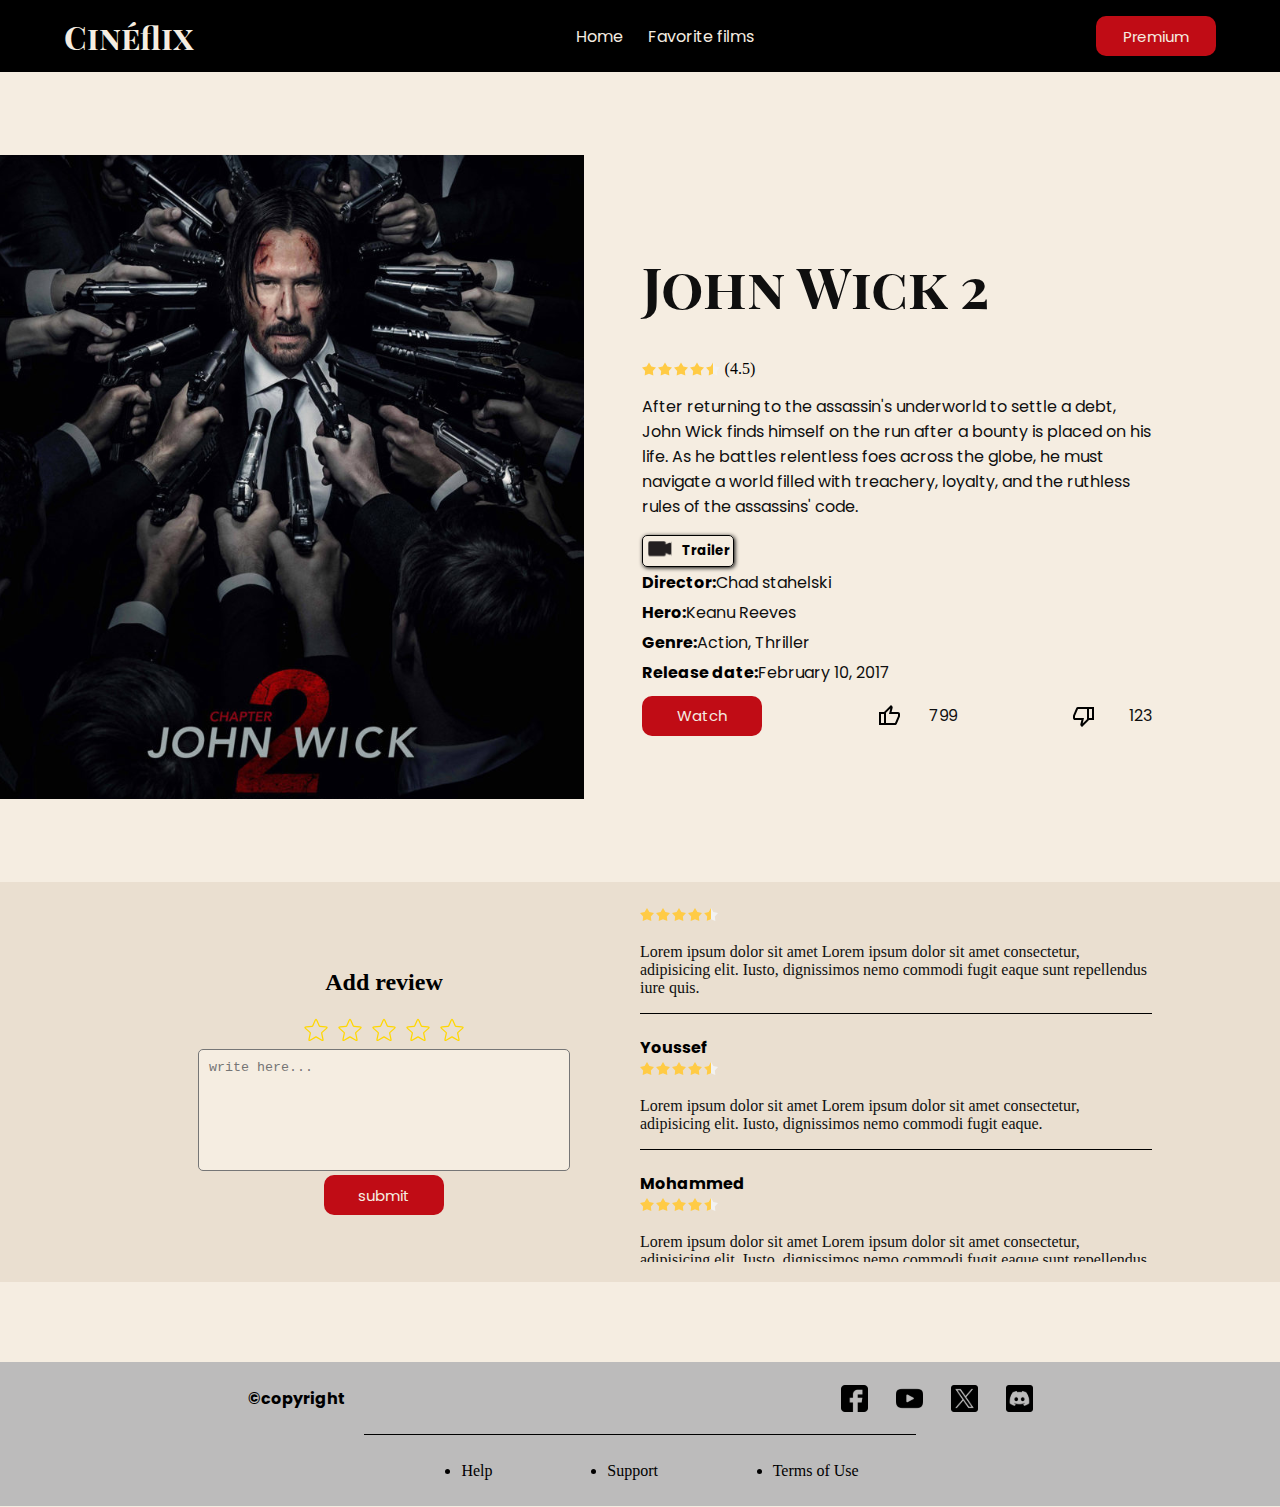
==== film-details.html @ 0c8d5433 "first commit" ====
<!DOCTYPE html>
<html lang="en">

<head>
    <meta charset="UTF-8">
    <meta name="viewport" content="width=device-width, initial-scale=1.0">
    <title>film</title>
    <link rel="stylesheet" href="style.css">
</head>

<body>
    <header>
        <div class="nav">
            <h1>Cinéflix</h1>
            <ul>
                <a href="index.html">
                    <li>Home</li>
                </a>
                <a href="#">
                    <li>Favorite films</li>
                </a>
            </ul>
            <button class="btn">Premium</button>
        </div>
    </header>
    <section class="film-details">

        <img src="john wick poster.svg" alt="" style="">
        <div class="details">
            <h1>John Wick 2</h1>
            <div style="display: flex;">
                <img src="stars.svg" alt="">
                (4.5)
            </div>
            <p> After returning to the assassin's underworld to settle a debt, John Wick finds himself on the run after
                a bounty is placed on his life. As he battles relentless foes across the globe, he must navigate a world
                filled with treachery, loyalty, and the ruthless rules of the assassins' code.</p>
            <a target="_blank" href="https://youtu.be/ChpLV9AMqm4?si=0F7nQS_t-hs7FYhg"
                style="text-decoration: none;color: black;">
                <div
                    style="display: flex; border: 1px solid black; width: 90px;justify-content: space-around; align-items:center;border-radius: 5px;box-shadow:1px 1px 4px black;height: 30px; ">
                    <img src="trailer icon.svg" alt="">
                    <h5>Trailer</h5>
                </div>
            </a>
            <div class="bio">
                <h4> Director:</h4>
                <p>Chad stahelski</p>
            </div>
            <div class="bio">
                <h4> Hero:</h4>
                <p>Keanu Reeves</p>
            </div>
            <div class="bio">
                <h4>Genre:</h4>
                <p> Action, Thriller</p>
            </div>
            <div class="bio">
                <h4>Release date:</h4>
                <p>February 10, 2017</p>
            </div>

            <div style="display: flex; justify-content: space-between; align-items: center;">
                <div>
                    <button class="btn"> Watch</button>
                </div>

                <div class="liking" style="display: flex;align-items: center;">
                    <svg xmlns="http://www.w3.org/2000/svg" class="like" height="24px" viewBox="0 -960 960 960"
                        width="24px" fill="black">
                        <path
                            d="M720-120H280v-520l280-280 50 50q7 7 11.5 19t4.5 23v14l-44 174h258q32 0 56 24t24 56v80q0 7-2 15t-4 15L794-168q-9 20-30 34t-44 14Zm-360-80h360l120-280v-80H480l54-220-174 174v406Zm0-406v406-406Zm-80-34v80H160v360h120v80H80v-520h200Z" />
                    </svg>
                    <p id="likecounter">799</p>
                </div>
                <div class="liking" style="display: flex;align-items: center;">
                    <svg xmlns="http://www.w3.org/2000/svg" class="dislike" height="24px" viewBox="0 -960 960 960"
                        width="24px" fill="black">
                        <path
                            d="M240-840h440v520L400-40l-50-50q-7-7-11.5-19t-4.5-23v-14l44-174H120q-32 0-56-24t-24-56v-80q0-7 2-15t4-15l120-282q9-20 30-34t44-14Zm360 80H240L120-480v80h360l-54 220 174-174v-406Zm0 406v-406 406Zm80 34v-80h120v-360H680v-80h200v520H680Z" />
                    </svg>
                    <p id="dislikecounter">123</p>
                </div>

            </div>
        </div>

        </div>
    </section>
    <section class="comments-section">
        <div class="add-comment">

            <h2 >Add review</h3>
                <div>
                    <svg  width="30px" height="30px" viewBox="0 0 24 24" fill="none" id="nejma1" class="nejma" xmlns="http://www.w3.org/2000/svg">
                        <path
                            d="M11.2691 4.41115C11.5006 3.89177 11.6164 3.63208 11.7776 3.55211C11.9176 3.48263 12.082 3.48263 12.222 3.55211C12.3832 3.63208 12.499 3.89177 12.7305 4.41115L14.5745 8.54808C14.643 8.70162 14.6772 8.77839 14.7302 8.83718C14.777 8.8892 14.8343 8.93081 14.8982 8.95929C14.9705 8.99149 15.0541 9.00031 15.2213 9.01795L19.7256 9.49336C20.2911 9.55304 20.5738 9.58288 20.6997 9.71147C20.809 9.82316 20.8598 9.97956 20.837 10.1342C20.8108 10.3122 20.5996 10.5025 20.1772 10.8832L16.8125 13.9154C16.6877 14.0279 16.6252 14.0842 16.5857 14.1527C16.5507 14.2134 16.5288 14.2807 16.5215 14.3503C16.5132 14.429 16.5306 14.5112 16.5655 14.6757L17.5053 19.1064C17.6233 19.6627 17.6823 19.9408 17.5989 20.1002C17.5264 20.2388 17.3934 20.3354 17.2393 20.3615C17.0619 20.3915 16.8156 20.2495 16.323 19.9654L12.3995 17.7024C12.2539 17.6184 12.1811 17.5765 12.1037 17.56C12.0352 17.5455 11.9644 17.5455 11.8959 17.56C11.8185 17.5765 11.7457 17.6184 11.6001 17.7024L7.67662 19.9654C7.18404 20.2495 6.93775 20.3915 6.76034 20.3615C6.60623 20.3354 6.47319 20.2388 6.40075 20.1002C6.31736 19.9408 6.37635 19.6627 6.49434 19.1064L7.4341 14.6757C7.46898 14.5112 7.48642 14.429 7.47814 14.3503C7.47081 14.2807 7.44894 14.2134 7.41394 14.1527C7.37439 14.0842 7.31195 14.0279 7.18708 13.9154L3.82246 10.8832C3.40005 10.5025 3.18884 10.3122 3.16258 10.1342C3.13978 9.97956 3.19059 9.82316 3.29993 9.71147C3.42581 9.58288 3.70856 9.55304 4.27406 9.49336L8.77835 9.01795C8.94553 9.00031 9.02911 8.99149 9.10139 8.95929C9.16534 8.93081 9.2226 8.8892 9.26946 8.83718C9.32241 8.77839 9.35663 8.70162 9.42508 8.54808L11.2691 4.41115Z"
                            stroke="gold" stroke-width="1" stroke-linecap="round" stroke-linejoin="round" />
                    </svg>
                    <svg width="30px" height="30px" viewBox="0 0 24 24" fill="none"  id="nejma2" class="nejma" xmlns="http://www.w3.org/2000/svg">
                        <path
                            d="M11.2691 4.41115C11.5006 3.89177 11.6164 3.63208 11.7776 3.55211C11.9176 3.48263 12.082 3.48263 12.222 3.55211C12.3832 3.63208 12.499 3.89177 12.7305 4.41115L14.5745 8.54808C14.643 8.70162 14.6772 8.77839 14.7302 8.83718C14.777 8.8892 14.8343 8.93081 14.8982 8.95929C14.9705 8.99149 15.0541 9.00031 15.2213 9.01795L19.7256 9.49336C20.2911 9.55304 20.5738 9.58288 20.6997 9.71147C20.809 9.82316 20.8598 9.97956 20.837 10.1342C20.8108 10.3122 20.5996 10.5025 20.1772 10.8832L16.8125 13.9154C16.6877 14.0279 16.6252 14.0842 16.5857 14.1527C16.5507 14.2134 16.5288 14.2807 16.5215 14.3503C16.5132 14.429 16.5306 14.5112 16.5655 14.6757L17.5053 19.1064C17.6233 19.6627 17.6823 19.9408 17.5989 20.1002C17.5264 20.2388 17.3934 20.3354 17.2393 20.3615C17.0619 20.3915 16.8156 20.2495 16.323 19.9654L12.3995 17.7024C12.2539 17.6184 12.1811 17.5765 12.1037 17.56C12.0352 17.5455 11.9644 17.5455 11.8959 17.56C11.8185 17.5765 11.7457 17.6184 11.6001 17.7024L7.67662 19.9654C7.18404 20.2495 6.93775 20.3915 6.76034 20.3615C6.60623 20.3354 6.47319 20.2388 6.40075 20.1002C6.31736 19.9408 6.37635 19.6627 6.49434 19.1064L7.4341 14.6757C7.46898 14.5112 7.48642 14.429 7.47814 14.3503C7.47081 14.2807 7.44894 14.2134 7.41394 14.1527C7.37439 14.0842 7.31195 14.0279 7.18708 13.9154L3.82246 10.8832C3.40005 10.5025 3.18884 10.3122 3.16258 10.1342C3.13978 9.97956 3.19059 9.82316 3.29993 9.71147C3.42581 9.58288 3.70856 9.55304 4.27406 9.49336L8.77835 9.01795C8.94553 9.00031 9.02911 8.99149 9.10139 8.95929C9.16534 8.93081 9.2226 8.8892 9.26946 8.83718C9.32241 8.77839 9.35663 8.70162 9.42508 8.54808L11.2691 4.41115Z"
                            stroke="gold" stroke-width="1" stroke-linecap="round" stroke-linejoin="round" />
                    </svg>
                    <svg width="30px" height="30px" viewBox="0 0 24 24" fill="none"  id="nejma3" class="nejma" xmlns="http://www.w3.org/2000/svg">
                        <path
                            d="M11.2691 4.41115C11.5006 3.89177 11.6164 3.63208 11.7776 3.55211C11.9176 3.48263 12.082 3.48263 12.222 3.55211C12.3832 3.63208 12.499 3.89177 12.7305 4.41115L14.5745 8.54808C14.643 8.70162 14.6772 8.77839 14.7302 8.83718C14.777 8.8892 14.8343 8.93081 14.8982 8.95929C14.9705 8.99149 15.0541 9.00031 15.2213 9.01795L19.7256 9.49336C20.2911 9.55304 20.5738 9.58288 20.6997 9.71147C20.809 9.82316 20.8598 9.97956 20.837 10.1342C20.8108 10.3122 20.5996 10.5025 20.1772 10.8832L16.8125 13.9154C16.6877 14.0279 16.6252 14.0842 16.5857 14.1527C16.5507 14.2134 16.5288 14.2807 16.5215 14.3503C16.5132 14.429 16.5306 14.5112 16.5655 14.6757L17.5053 19.1064C17.6233 19.6627 17.6823 19.9408 17.5989 20.1002C17.5264 20.2388 17.3934 20.3354 17.2393 20.3615C17.0619 20.3915 16.8156 20.2495 16.323 19.9654L12.3995 17.7024C12.2539 17.6184 12.1811 17.5765 12.1037 17.56C12.0352 17.5455 11.9644 17.5455 11.8959 17.56C11.8185 17.5765 11.7457 17.6184 11.6001 17.7024L7.67662 19.9654C7.18404 20.2495 6.93775 20.3915 6.76034 20.3615C6.60623 20.3354 6.47319 20.2388 6.40075 20.1002C6.31736 19.9408 6.37635 19.6627 6.49434 19.1064L7.4341 14.6757C7.46898 14.5112 7.48642 14.429 7.47814 14.3503C7.47081 14.2807 7.44894 14.2134 7.41394 14.1527C7.37439 14.0842 7.31195 14.0279 7.18708 13.9154L3.82246 10.8832C3.40005 10.5025 3.18884 10.3122 3.16258 10.1342C3.13978 9.97956 3.19059 9.82316 3.29993 9.71147C3.42581 9.58288 3.70856 9.55304 4.27406 9.49336L8.77835 9.01795C8.94553 9.00031 9.02911 8.99149 9.10139 8.95929C9.16534 8.93081 9.2226 8.8892 9.26946 8.83718C9.32241 8.77839 9.35663 8.70162 9.42508 8.54808L11.2691 4.41115Z"
                            stroke="gold" stroke-width="1" stroke-linecap="round"  stroke-linejoin="round" />
                    </svg>
                    <svg width="30px" height="30px" viewBox="0 0 24 24" fill="none"  id="nejma4" class="nejma" xmlns="http://www.w3.org/2000/svg">
                        <path
                            d="M11.2691 4.41115C11.5006 3.89177 11.6164 3.63208 11.7776 3.55211C11.9176 3.48263 12.082 3.48263 12.222 3.55211C12.3832 3.63208 12.499 3.89177 12.7305 4.41115L14.5745 8.54808C14.643 8.70162 14.6772 8.77839 14.7302 8.83718C14.777 8.8892 14.8343 8.93081 14.8982 8.95929C14.9705 8.99149 15.0541 9.00031 15.2213 9.01795L19.7256 9.49336C20.2911 9.55304 20.5738 9.58288 20.6997 9.71147C20.809 9.82316 20.8598 9.97956 20.837 10.1342C20.8108 10.3122 20.5996 10.5025 20.1772 10.8832L16.8125 13.9154C16.6877 14.0279 16.6252 14.0842 16.5857 14.1527C16.5507 14.2134 16.5288 14.2807 16.5215 14.3503C16.5132 14.429 16.5306 14.5112 16.5655 14.6757L17.5053 19.1064C17.6233 19.6627 17.6823 19.9408 17.5989 20.1002C17.5264 20.2388 17.3934 20.3354 17.2393 20.3615C17.0619 20.3915 16.8156 20.2495 16.323 19.9654L12.3995 17.7024C12.2539 17.6184 12.1811 17.5765 12.1037 17.56C12.0352 17.5455 11.9644 17.5455 11.8959 17.56C11.8185 17.5765 11.7457 17.6184 11.6001 17.7024L7.67662 19.9654C7.18404 20.2495 6.93775 20.3915 6.76034 20.3615C6.60623 20.3354 6.47319 20.2388 6.40075 20.1002C6.31736 19.9408 6.37635 19.6627 6.49434 19.1064L7.4341 14.6757C7.46898 14.5112 7.48642 14.429 7.47814 14.3503C7.47081 14.2807 7.44894 14.2134 7.41394 14.1527C7.37439 14.0842 7.31195 14.0279 7.18708 13.9154L3.82246 10.8832C3.40005 10.5025 3.18884 10.3122 3.16258 10.1342C3.13978 9.97956 3.19059 9.82316 3.29993 9.71147C3.42581 9.58288 3.70856 9.55304 4.27406 9.49336L8.77835 9.01795C8.94553 9.00031 9.02911 8.99149 9.10139 8.95929C9.16534 8.93081 9.2226 8.8892 9.26946 8.83718C9.32241 8.77839 9.35663 8.70162 9.42508 8.54808L11.2691 4.41115Z"
                            stroke="gold" stroke-width="1" stroke-linecap="round" stroke-linejoin="round" />
                    </svg>
                    <svg width="30px" height="30px" viewBox="0 0 24 24" fill="none"  id="nejma5" class="nejma" xmlns="http://www.w3.org/2000/svg">
                        <path
                            d="M11.2691 4.41115C11.5006 3.89177 11.6164 3.63208 11.7776 3.55211C11.9176 3.48263 12.082 3.48263 12.222 3.55211C12.3832 3.63208 12.499 3.89177 12.7305 4.41115L14.5745 8.54808C14.643 8.70162 14.6772 8.77839 14.7302 8.83718C14.777 8.8892 14.8343 8.93081 14.8982 8.95929C14.9705 8.99149 15.0541 9.00031 15.2213 9.01795L19.7256 9.49336C20.2911 9.55304 20.5738 9.58288 20.6997 9.71147C20.809 9.82316 20.8598 9.97956 20.837 10.1342C20.8108 10.3122 20.5996 10.5025 20.1772 10.8832L16.8125 13.9154C16.6877 14.0279 16.6252 14.0842 16.5857 14.1527C16.5507 14.2134 16.5288 14.2807 16.5215 14.3503C16.5132 14.429 16.5306 14.5112 16.5655 14.6757L17.5053 19.1064C17.6233 19.6627 17.6823 19.9408 17.5989 20.1002C17.5264 20.2388 17.3934 20.3354 17.2393 20.3615C17.0619 20.3915 16.8156 20.2495 16.323 19.9654L12.3995 17.7024C12.2539 17.6184 12.1811 17.5765 12.1037 17.56C12.0352 17.5455 11.9644 17.5455 11.8959 17.56C11.8185 17.5765 11.7457 17.6184 11.6001 17.7024L7.67662 19.9654C7.18404 20.2495 6.93775 20.3915 6.76034 20.3615C6.60623 20.3354 6.47319 20.2388 6.40075 20.1002C6.31736 19.9408 6.37635 19.6627 6.49434 19.1064L7.4341 14.6757C7.46898 14.5112 7.48642 14.429 7.47814 14.3503C7.47081 14.2807 7.44894 14.2134 7.41394 14.1527C7.37439 14.0842 7.31195 14.0279 7.18708 13.9154L3.82246 10.8832C3.40005 10.5025 3.18884 10.3122 3.16258 10.1342C3.13978 9.97956 3.19059 9.82316 3.29993 9.71147C3.42581 9.58288 3.70856 9.55304 4.27406 9.49336L8.77835 9.01795C8.94553 9.00031 9.02911 8.99149 9.10139 8.95929C9.16534 8.93081 9.2226 8.8892 9.26946 8.83718C9.32241 8.77839 9.35663 8.70162 9.42508 8.54808L11.2691 4.41115Z"
                            stroke="gold" stroke-width="1" stroke-linecap="round" stroke-linejoin="round" />
                    </svg>
                </div>
                <textarea placeholder="write here..."></textarea>
                <button type="submit" class="btn" style="margin-top: 4px;">submit</button>
        </div>
        <div class="display-comment">
            <div class="prototype">
                <div class="comintir">
                    <h4>Ahmed</h4>
                    <img src="stars.svg" alt="">
                </div>
                <P>Lorem ipsum dolor sit amet Lorem ipsum dolor sit amet consectetur, adipisicing elit. Iusto,
                    dignissimos nemo commodi fugit eaque sunt repellendus iure quis.
                </P>
            </div>
            <div class="prototype">
                <div class="comintir">
                    <h4>Youssef</h4>
                    <img src="stars.svg" alt="">
                </div>
                <P>Lorem ipsum dolor sit amet Lorem ipsum dolor sit amet consectetur, adipisicing elit. Iusto,
                    dignissimos nemo commodi fugit eaque.
                </P>
            </div>

            <div class="prototype">
                <div class="comintir">
                    <h4>Mohammed</h4>
                    <img src="stars.svg" alt="">
                </div>
                <P>Lorem ipsum dolor sit amet Lorem ipsum dolor sit amet consectetur, adipisicing elit. Iusto,
                    dignissimos nemo commodi fugit eaque sunt repellendus iure quis.
                </P>
            </div>

    </section>
    <footer>
        <div class="child-1">
            <h4>©copyright</h1>
                <div class="social-media">
                    <img src="filmposters/facebook.svg" alt="">
                    <img src="filmposters/youtube.svg" alt="">
                    <img src="filmposters/X.svg" alt="">
                    <img src="filmposters/discord.svg" alt="">
                </div>
        </div>
        <div class="child-2">
            <ul>
                <a href="#">
                    <li>Help</li>
                </a>
                <a href="#">
                    <li>Support</li>
                </a>
                <a href="#">
                    <li>Terms of Use</li>
                </a>
            </ul>
        </div>
    </footer>
    <script src="script.js"></script>
</body>

</html>
---- style.css ----
@import url('https://fonts.googleapis.com/css2?family=Playfair+Display+SC:ital,wght@0,400;0,700;0,900;1,400;1,700;1,900&family=Playfair:ital,opsz,wght@0,5..1200,300..900;1,5..1200,300..900&family=Poppins:ital,wght@0,100;0,200;0,300;0,400;0,500;0,600;0,700;0,800;0,900;1,100;1,200;1,300;1,400;1,500;1,600;1,700;1,800;1,900&display=swap');

:root {
    --base-color: #F5EDE1;
    --text-color: #0f0f0f;
    --footer-color: #BCBBBB;
}

.darkmode {
    --text-color: #F5EDE1;
    --base-color: #0f0f0f;
    --footer-color: #454545;
}

body {
    padding: 0;
    margin: 0;
    background-color: var(--base-color);
}

body h1,
p,
h3,
a {
    color: var(--text-color);
}

header {
    display: flex;
    justify-content: center;
    align-items: center;
    height: 8vh;
    width: 100%;
    background-color: black;
    position: relative;
}

header h1 {
    font-family: Playfair display SC;
    color: #F5EDE1;
    margin: 0;
}

header li {
    list-style-type: none;
    color: #F5EDE1;
    font-family: Poppins;
}

header a {
    text-decoration: none;
}

.btn {
    background-color: #C00C15;
    border: none;
    color: #F5EDE1;
    height: 40px;
    width: 120px;
    border-radius: 10px;
    font-family: Poppins;
    font-size: 15px;
    cursor: pointer;
}

.nav {
    width: 90%;
    height: 100%;
    display: inline-flex;
    justify-content: space-between;
    align-items: center;
    position: relative;
}

ul {
    width: 20%;
    display: flex;
    justify-content: space-evenly;
    margin: 0;
}

.first-section {
    width: 100%;
    height: 80vh;
    background-image: url(back.png);
    background-repeat: no-repeat;
    background-size: cover;
    display: flex;
    justify-content: center;
}

.slider {
    width: 100%;
    height: 288px;
    position: relative;
    justify-content: center;
    overflow-x: hidden;
    margin-left: 18vw;
}

/*@keyframes Slider {
    0% {
        transform: translateX(0);
        transition: ease;
    }

    50% {
        transform: translateX(-100%);
    }

    100% {
        transform: translateX(0);
    }
}*/

.slider-wrapper {
    display: flex;
    width: 100%;
    column-gap: 6px;
    animation: Slider 20s infinite;
    position: relative;

}

.Slide {
    min-width: 25%;
    height: 288px;
}

/*
.slider-wrapper:hover{
animation-play-state: paused;
}
*/
.slider-wrapper img {
    transition: 0.5s ease;
}

.slider-wrapper img:hover {
    scale: 0.9;
    cursor: pointer;
}


#radio1:checked~.slider-wrapper {
    transition: 2s;
    transform: translateX(0%);
}

#radio2:checked~.slider-wrapper {
    transition: 2s;
    transform: translateX(-100%);
}

#radio3:checked~.slider-wrapper {
    transition: 2s;
    transform: translateX(-200%);
}

.texte {
    color: #F5EDE1;
    width: 20%;
    height: 288px;
}

.home {
    width: 90%;
    display: flex;
    justify-content: center;
    align-items: flex-end;
    margin-bottom: 32px;
}

.search {
    width: 100%;
    display: flex;
    justify-content: center;
    align-items: center;
    height: 8vh;
}

.search input {
    height: 60%;
    width: 40%;
    border-radius: 16px;
    border: none;
    background-color: #a4a1a1;
    padding: 16px;
}

.infos-and-films {
    width: 100%;
    display: flex;
    column-gap: 5%;
}

.films {
    width: 75%;
    display: grid;
    grid-template-columns: repeat(4, 1fr);
    grid-template-rows: repeat(3, 1fr);
    row-gap: 10px;
    column-gap: 6px;
}

.infos {
    width: 16%;
    display: flex;
    flex-direction: column;
    text-align: start;
    border-right: 2px solid rgb(94, 93, 93);
    margin-left: 4%;

}

.films-container img {
    transition: 0.5s;
    border-radius: 10px;
    cursor: pointer;
}

.films-container img:hover {
    transform: scale(1.04);
}

.infos a {
    color: black;
    font-family: playfair display SC;
    font-size: larger;
    text-decoration: none;
}

.infos h3 {
    font-family: poppins;
    font-size: small;
    text-decoration: none;
}

footer {
    width: 100%;
    height: 16vh;
    background-color: var(--footer-color);
    margin-top: 80px;

}

.child-1 {
    height: 50%;
    display: flex;
    justify-content: space-around;
    align-items: center;
}

.social-media {
    width: 15%;
    display: flex;
    justify-content: space-between;
}

.child-2 {
    display: flex;
    justify-content: center;
    align-items: center;
    height: 50%;
}

.child-2 ul {
    width: 40%;
    display: flex;
    justify-content: space-around;
    align-items: center;
    height: 100%;
    border-top: 1px solid black;
}

.child-2 a {
    text-decoration: none;
    color: black;
}

.film-details {
    width: 90%;
    height: 90vh;
    display: flex;
    column-gap: 5%;
    justify-content: center;
    align-items: center;
}

.film-details h1 {
    font-family: Playfair display SC;
    font-size: 56px;
}

.details {
    width: 50%;
    height: max-content;
}

.details p {
    font-family: poppins;
}

.details h5,
h4 {
    font-family: poppins;
}

.bio {
    display: flex;
    align-items: center;
    height: 30px;
}

.liking {
    width: 80px;
    display: flex;
    justify-content: space-between;
}

.N-P {
    background: transparent;
    border: none;
    cursor: pointer;

}

#previous {
    position: absolute;
    top: 50%;
    z-index: 200;
    left: 0;
}

#next {
    position: absolute;
    top: 50%;
    right: 0;
    z-index: 200;
}

.slidbtn {
    display: none;
}

.films h6 {
    display: none;
}

#mode-switch {
    height: 50px;
    width: 50px;
    padding: 0;
    border-radius: 50%;
    background-color: #1f1f1e;
    display: flex;
    justify-content: center;
    align-items: center;
    border: none;
    cursor: pointer;
}

#mode-switch svg:last-child {
    display: none;
}

.darkmode #mode-switch svg:first-child {
    display: none;
}

.darkmode #mode-switch svg:last-child {
    display: block;
}

.comments-section {
    display: flex;
    justify-content: center;
    align-items: center;
}

.add-comment {
    width: 40%;
    display: flex;
    flex-direction: column;
    align-items: center;
    justify-content: center;
}

.add-comment textarea {
    width: 350px;
    background-color: #F5EDE1;
    height: 100px;
    resize: none;
    border-radius: 5px;
    padding: 10px 10px;
}

.comments-section {
    height:400px;
    background-color: #EADFD0;
}

.display-comment {
    width: 40%;
    display: flex;
    flex-direction: column;
    align-items: center;
    justify-content: center;
    overflow-y: scroll;
height: 90%;
}

.prototype {
    height: max-content;
    border-bottom: 1px solid black;
}

.comintir h4 {
    margin-bottom: 0px;
}

.like,
.dislike {
    cursor: pointer;
    transition: all 0.2s;
}
.nejma{
cursor: pointer;
}
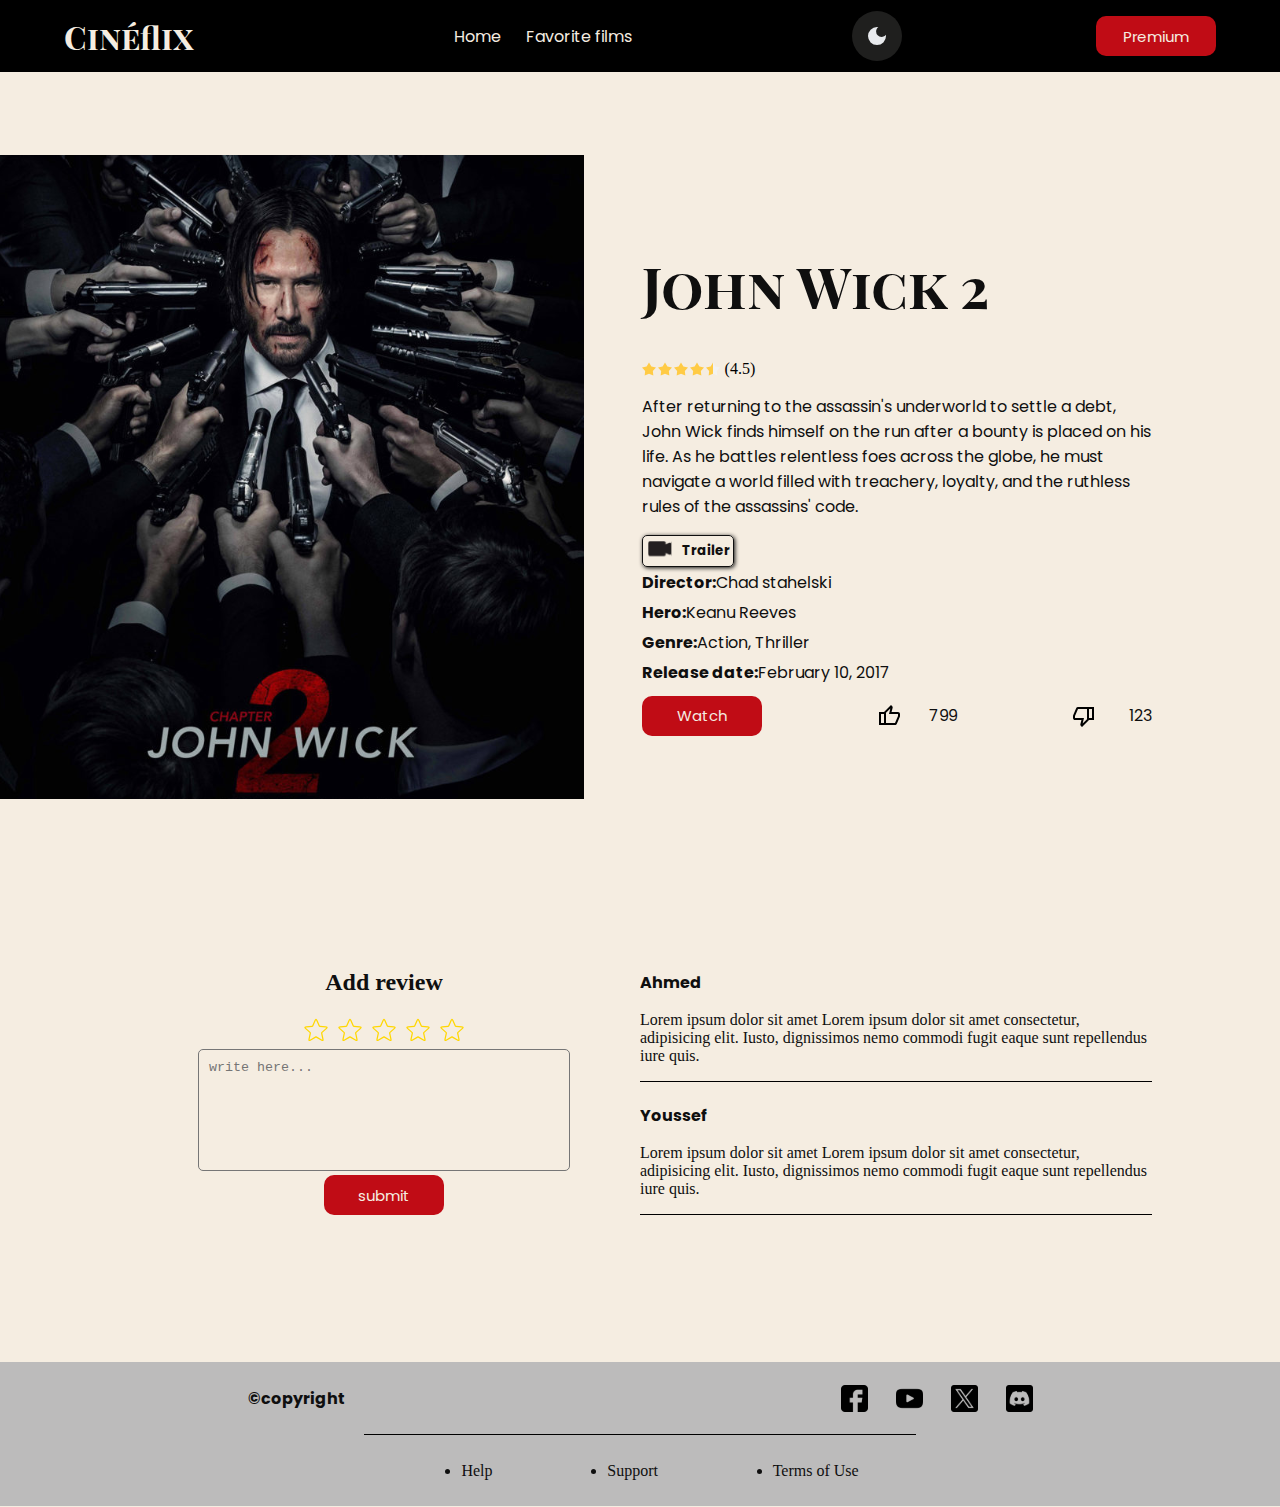
==== commit 697ef7a5: "new version" ====
--- a/film-details.html
+++ b/film-details.html
@@ -8,7 +8,7 @@
     <link rel="stylesheet" href="style.css">
 </head>
 
-<body>
+<body class="defaultmode" id="bdy">
     <header>
         <div class="nav">
             <h1>Cinéflix</h1>
@@ -20,12 +20,36 @@
                     <li>Favorite films</li>
                 </a>
             </ul>
+            <button id="mode-switch" onclick="switchmode()">
+                <svg xmlns="http://www.w3.org/2000/svg" height="24px" viewBox="0 -960 960 960" width="24px"
+                    fill="#e8eaed">
+                    <path
+                        d="M480-120q-150 0-255-105T120-480q0-150 105-255t255-105q14 0 27.5 1t26.5 3q-41 29-65.5 75.5T444-660q0 90 63 153t153 63q55 0 101-24.5t75-65.5q2 13 3 26.5t1 27.5q0 150-105 255T480-120Z" />
+                </svg>
+                <svg xmlns="http://www.w3.org/2000/svg" height="24px" viewBox="0 -960 960 960" width="24px"
+                    fill="#e8eaed">
+                    <path
+                        d="M480-280q-83 0-141.5-58.5T280-480q0-83 58.5-141.5T480-680q83 0 141.5 58.5T680-480q0 83-58.5 141.5T480-280ZM200-440H40v-80h160v80Zm720 0H760v-80h160v80ZM440-760v-160h80v160h-80Zm0 720v-160h80v160h-80ZM256-650l-101-97 57-59 96 100-52 56Zm492 496-97-101 53-55 101 97-57 59Zm-98-550 97-101 59 57-100 96-56-52ZM154-212l101-97 55 53-97 101-59-57Z" />
+                </svg>
+            </button>
+            <button class="mobile-menu" onclick="displaymenu()">
+                <svg xmlns="http://www.w3.org/2000/svg" height="24px" viewBox="0 -960 960 960" width="24px" fill="white"><path d="M120-240v-80h720v80H120Zm0-200v-80h720v80H120Zm0-200v-80h720v80H120Z"/></svg>
+            </button>
             <button class="btn">Premium</button>
+
         </div>
     </header>
+    <div class="bar">
+        <a href="index.html">
+            <li>Home</li>
+        </a>
+        <a href="#">
+            <li>Favorite films</li>
+        </a>
+        </div>
     <section class="film-details">
 
-        <img src="john wick poster.svg" alt="" style="">
+        <img src="john wick poster.svg" alt="" class="johnwickposter" style="z-index:-30;">
         <div class="details">
             <h1>John Wick 2</h1>
             <div style="display: flex;">
@@ -38,7 +62,7 @@
             <a target="_blank" href="https://youtu.be/ChpLV9AMqm4?si=0F7nQS_t-hs7FYhg"
                 style="text-decoration: none;color: black;">
                 <div
-                    style="display: flex; border: 1px solid black; width: 90px;justify-content: space-around; align-items:center;border-radius: 5px;box-shadow:1px 1px 4px black;height: 30px; ">
+                    class="trailer">
                     <img src="trailer icon.svg" alt="">
                     <h5>Trailer</h5>
                 </div>
@@ -90,8 +114,8 @@
     <section class="comments-section">
         <div class="add-comment">
 
-            <h2 >Add review</h3>
-                <div>
+            <h2 >Add review</h2>
+                <div class="nejmat">
                     <svg  width="30px" height="30px" viewBox="0 0 24 24" fill="none" id="nejma1" class="nejma" xmlns="http://www.w3.org/2000/svg">
                         <path
                             d="M11.2691 4.41115C11.5006 3.89177 11.6164 3.63208 11.7776 3.55211C11.9176 3.48263 12.082 3.48263 12.222 3.55211C12.3832 3.63208 12.499 3.89177 12.7305 4.41115L14.5745 8.54808C14.643 8.70162 14.6772 8.77839 14.7302 8.83718C14.777 8.8892 14.8343 8.93081 14.8982 8.95929C14.9705 8.99149 15.0541 9.00031 15.2213 9.01795L19.7256 9.49336C20.2911 9.55304 20.5738 9.58288 20.6997 9.71147C20.809 9.82316 20.8598 9.97956 20.837 10.1342C20.8108 10.3122 20.5996 10.5025 20.1772 10.8832L16.8125 13.9154C16.6877 14.0279 16.6252 14.0842 16.5857 14.1527C16.5507 14.2134 16.5288 14.2807 16.5215 14.3503C16.5132 14.429 16.5306 14.5112 16.5655 14.6757L17.5053 19.1064C17.6233 19.6627 17.6823 19.9408 17.5989 20.1002C17.5264 20.2388 17.3934 20.3354 17.2393 20.3615C17.0619 20.3915 16.8156 20.2495 16.323 19.9654L12.3995 17.7024C12.2539 17.6184 12.1811 17.5765 12.1037 17.56C12.0352 17.5455 11.9644 17.5455 11.8959 17.56C11.8185 17.5765 11.7457 17.6184 11.6001 17.7024L7.67662 19.9654C7.18404 20.2495 6.93775 20.3915 6.76034 20.3615C6.60623 20.3354 6.47319 20.2388 6.40075 20.1002C6.31736 19.9408 6.37635 19.6627 6.49434 19.1064L7.4341 14.6757C7.46898 14.5112 7.48642 14.429 7.47814 14.3503C7.47081 14.2807 7.44894 14.2134 7.41394 14.1527C7.37439 14.0842 7.31195 14.0279 7.18708 13.9154L3.82246 10.8832C3.40005 10.5025 3.18884 10.3122 3.16258 10.1342C3.13978 9.97956 3.19059 9.82316 3.29993 9.71147C3.42581 9.58288 3.70856 9.55304 4.27406 9.49336L8.77835 9.01795C8.94553 9.00031 9.02911 8.99149 9.10139 8.95929C9.16534 8.93081 9.2226 8.8892 9.26946 8.83718C9.32241 8.77839 9.35663 8.70162 9.42508 8.54808L11.2691 4.41115Z"
@@ -118,14 +142,13 @@
                             stroke="gold" stroke-width="1" stroke-linecap="round" stroke-linejoin="round" />
                     </svg>
                 </div>
-                <textarea placeholder="write here..."></textarea>
-                <button type="submit" class="btn" style="margin-top: 4px;">submit</button>
+                <textarea placeholder="write here..." id="textearea"></textarea>
+                <button type="submit" class="btn" id="sumbit-button" style="margin-top: 4px;">submit</button>
         </div>
-        <div class="display-comment">
+        <div class="display-comment" id="displaycomments">
             <div class="prototype">
                 <div class="comintir">
                     <h4>Ahmed</h4>
-                    <img src="stars.svg" alt="">
                 </div>
                 <P>Lorem ipsum dolor sit amet Lorem ipsum dolor sit amet consectetur, adipisicing elit. Iusto,
                     dignissimos nemo commodi fugit eaque sunt repellendus iure quis.
@@ -134,17 +157,6 @@
             <div class="prototype">
                 <div class="comintir">
                     <h4>Youssef</h4>
-                    <img src="stars.svg" alt="">
-                </div>
-                <P>Lorem ipsum dolor sit amet Lorem ipsum dolor sit amet consectetur, adipisicing elit. Iusto,
-                    dignissimos nemo commodi fugit eaque.
-                </P>
-            </div>
-
-            <div class="prototype">
-                <div class="comintir">
-                    <h4>Mohammed</h4>
-                    <img src="stars.svg" alt="">
                 </div>
                 <P>Lorem ipsum dolor sit amet Lorem ipsum dolor sit amet consectetur, adipisicing elit. Iusto,
                     dignissimos nemo commodi fugit eaque sunt repellendus iure quis.
@@ -179,4 +191,5 @@
     <script src="script.js"></script>
 </body>
 
+
 </html>--- a/style.css
+++ b/style.css
@@ -33,6 +33,13 @@
     width: 100%;
     background-color: black;
     position: relative;
+}
+
+.mobile-menu {
+    background: transparent;
+    border: none;
+    cursor: pointer;
+    display: none;
 }
 
 header h1 {
@@ -105,7 +112,7 @@
     }
 
     50% {
-        transform: translateX(-100%);
+        transform: translateX(-200%);
     }
 
     100% {
@@ -214,13 +221,9 @@
 }
 
 .films-container img {
-    transition: 0.5s;
     border-radius: 10px;
     cursor: pointer;
-}
-
-.films-container img:hover {
-    transform: scale(1.04);
+    z-index: -200;
 }
 
 .infos a {
@@ -244,6 +247,11 @@
 
 }
 
+footer li,
+h4 {
+    color: var(--text-color);
+}
+
 .child-1 {
     height: 50%;
     display: flex;
@@ -285,6 +293,7 @@
     column-gap: 5%;
     justify-content: center;
     align-items: center;
+    overflow: hidden;
 }
 
 .film-details h1 {
@@ -343,7 +352,7 @@
     display: none;
 }
 
-.films h6 {
+.film h6 {
     display: none;
 }
 
@@ -376,6 +385,8 @@
     display: flex;
     justify-content: center;
     align-items: center;
+    height: 400px;
+    background-color: var(--base-color);
 }
 
 .add-comment {
@@ -395,9 +406,11 @@
     padding: 10px 10px;
 }
 
-.comments-section {
-    height:400px;
-    background-color: #EADFD0;
+
+
+.comments-section h2,
+h5 {
+    color: var(--text-color);
 }
 
 .display-comment {
@@ -407,12 +420,15 @@
     align-items: center;
     justify-content: center;
     overflow-y: scroll;
-height: 90%;
+    height: 80%;
+    word-wrap: break-word;
 }
 
 .prototype {
+    width: 100%;
     height: max-content;
     border-bottom: 1px solid black;
+    box-sizing: border-box;
 }
 
 .comintir h4 {
@@ -424,6 +440,402 @@
     cursor: pointer;
     transition: all 0.2s;
 }
-.nejma{
-cursor: pointer;
+
+.nejma {
+    cursor: pointer;
+    -webkit-user-select: none;
+}
+
+#dislikecounter,
+#likecounter {
+    -webkit-user-select: none;
+}
+
+.trailer {
+    display: flex;
+    border: 1px solid var(--text-color);
+    width: 90px;
+    justify-content: space-around;
+    align-items: center;
+    border-radius: 5px;
+    box-shadow: 1px 1px 4px var(--text-color);
+    height: 30px;
+}
+
+.bar {
+    height: 150px;
+    display: flex;
+    flex-direction: column;
+    justify-content: space-around;
+    align-items: center;
+    width: 180px;
+    position: absolute;
+    right: 0;
+    background-color: rgba(0, 0, 0, 0.8);
+    z-index: 1000000;
+    border-radius: 5px;
+    display: none;
+}
+
+.bar a {
+    color: #F5EDE1;
+    text-decoration: none;
+}
+
+.bar li {
+    list-style-type: none;
+}
+
+.film {
+    position: relative;
+}
+
+
+.heart {
+    height: 50px;
+    width: 50px;
+}
+
+.film:hover .heart {
+    display: block;
+    cursor: pointer;
+
+}
+
+.heart {
+    height: max-content;
+    display: none;
+    position: absolute;
+    bottom: 0;
+    right: 0;
+    background: transparent;
+    border: none;
+    z-index: 200;
+}
+.list{
+    width: 100%;
+    display: flex;
+    flex-direction: column;
+    justify-content: center;
+    align-items: center;
+    height: max-content;
+}
+#films-list {
+    width: max-content;
+    display: grid;
+    grid-template-columns: repeat(4, 1fr);
+    row-gap: 10px;
+    column-gap: 8px;
+}
+#jj{
+    display: none;
+}
+
+@media screen and (max-width:1220px) {
+
+    .films {
+        width: 75%;
+        display: grid;
+        grid-template-columns: repeat(3, 1fr);
+        grid-template-rows: repeat(4, 1fr);
+        row-gap: 10px;
+        column-gap: 6px;
+    }
+
+    .comments-section {
+        display: flex;
+        flex-direction: column;
+        justify-content: center;
+        align-items: center;
+        height: max-content;
+        background-color: var(--base-color);
+    }
+
+    .display-comment {
+        width: 80%;
+        display: flex;
+        flex-direction: column;
+        align-items: center;
+        justify-content: center;
+        overflow-y: scroll;
+        height: 80%;
+    }
+
+    .film-details {
+        width: 90%;
+        height: max-content;
+        display: flex;
+        column-gap: 5%;
+        justify-content: center;
+        align-items: center;
+        overflow: hidden;
+    }
+}
+
+@media screen and (max-width:1053px) {
+    .first-section {
+        width: 100%;
+        height: 90vh;
+        background-image: url(back.png);
+        background-repeat: no-repeat;
+        background-size: cover;
+        display: flex;
+        justify-content: center;
+        align-items: center;
+    }
+
+    .slider {
+        width: 100%;
+        height: 288px;
+        margin: auto;
+    }
+
+    .texte {
+        display: none;
+    }
+
+    .film-details {
+        width: 100%;
+        height: max-content;
+        display: flex;
+        flex-direction: column;
+        justify-content: center;
+        align-items: center;
+        overflow: hidden;
+    }
+
+    .details {
+        width: 90%;
+        height: max-content;
+    }
+}
+
+@media screen and (max-width:955px) {
+    .films-container {
+        display: flex;
+        justify-content: center;
+        align-items: center;
+    }
+
+    .poster {
+        height: 250px;
+    }
+
+    .infos-and-films {
+        width: 100%;
+        display: flex;
+        flex-direction: column;
+        column-gap: 5%;
+    }
+
+    .infos {
+        display: none;
+    }
+}
+
+@media screen and (max-width:719px) {
+
+    #films-list {
+        width: max-content;
+        display: grid;
+        grid-template-columns: repeat(3, 1fr);
+        row-gap: 10px;
+        column-gap: 8px;
+    }
+
+
+    #radio1:checked~.slider-wrapper {
+        transition: 2s;
+        transform: translateX(0%);
+    }
+
+    #radio2:checked~.slider-wrapper {
+        transition: 2s;
+        transform: translateX(-150%);
+    }
+
+    #radio3:checked~.slider-wrapper {
+        transition: 2s;
+        transform: translateX(-300%);
+    }
+
+    .Slide {
+        min-width: 33%;
+        height: 288px;
+    }
+
+    .films {
+        width: 75%;
+        display: grid;
+        grid-template-columns: repeat(2, 1fr);
+        grid-template-rows: repeat(6, 1fr);
+        row-gap: 10px;
+        column-gap: 6px;
+    }
+
+    header {
+        display: flex;
+        justify-content: center;
+        align-items: center;
+        height: 12vh;
+        width: 100%;
+        background-color: black;
+        position: relative;
+    }
+
+    header button {
+        display: none;
+    }
+
+    .nav {
+        width: 100%;
+        height: 100%;
+        display: inline-flex;
+        justify-content: space-between;
+        align-items: center;
+        position: relative;
+    }
+
+    ul {
+        width: 40%;
+        display: flex;
+        justify-content: space-evenly;
+        margin: 0;
+    }
+}
+@media screen and (max-width:544px) {
+    #films-list {
+        width: max-content;
+        display: grid;
+        grid-template-columns: repeat(2, 1fr);
+        row-gap: 10px;
+        column-gap: 8px;
+    }
+}
+@media screen and (max-width:515px) {
+    .bar {
+        height: 150px;
+        display: flex;
+        flex-direction: column;
+        justify-content: space-around;
+        align-items: center;
+        width: 180px;
+        position: absolute;
+        right: 0;
+        background-color: rgba(0, 0, 0, 0.8);
+        z-index: 1000000;
+        border-radius: 5px;
+        display: none;
+    }
+
+
+
+    .mobile-menu {
+        display: block;
+    }
+
+    header ul {
+        display: none;
+    }
+
+    .Slide {
+        min-width: 50%;
+        height: 288px;
+    }
+
+    .films {
+        width: 75%;
+        display: grid;
+        grid-template-columns: repeat(2, 1fr);
+        grid-template-rows: repeat(6, 1fr);
+        row-gap: 10px;
+        column-gap: 6px;
+    }
+
+    .child-2 {
+        display: flex;
+        justify-content: center;
+        align-items: center;
+        height: 50%;
+    }
+
+    .child-2 ul {
+        width: 100%;
+        display: flex;
+        justify-content: space-around;
+        align-items: center;
+        height: 100%;
+        border-top: 1px solid black;
+    }
+
+    .child-2 li {
+        list-style-type: none;
+    }
+
+    .child-1 {
+        height: 50%;
+        display: flex;
+        justify-content: space-around;
+        align-items: center;
+    }
+
+    .social-media {
+        width: 40%;
+        display: flex;
+        justify-content: space-between;
+    }
+
+    #radio1:checked~.slider-wrapper {
+        transition: 2s;
+        transform: translateX(0%);
+    }
+
+    #radio2:checked~.slider-wrapper {
+        transition: 2s;
+        transform: translateX(-300%);
+    }
+
+    #radio3:checked~.slider-wrapper {
+        transition: 2s;
+        transform: translateX(-500%);
+    }
+}
+
+@media screen and (max-width:407px) {
+    .films {
+        width: 75%;
+        display: grid;
+        grid-template-columns: repeat(1, 1fr);
+        grid-template-rows: repeat(12, 1fr);
+        row-gap: 10px;
+        column-gap: 6px;
+    }
+
+    .nejma {
+        width: 20px;
+        height: 20px;
+    }
+
+    .johnwickposter {
+        width: 350px;
+        height: 450px;
+    }
+
+    .add-comment textarea {
+        width: 280px;
+        background-color: #F5EDE1;
+        height: 100px;
+        resize: none;
+        border-radius: 5px;
+        padding: 10px 10px;
+    }
+}
+@media screen and (max-width:558px){
+    #films-list {
+        width: max-content;
+        display: grid;
+        grid-template-columns: 1fr;
+        row-gap: 10px;
+        column-gap: 8px;
+    }
 }